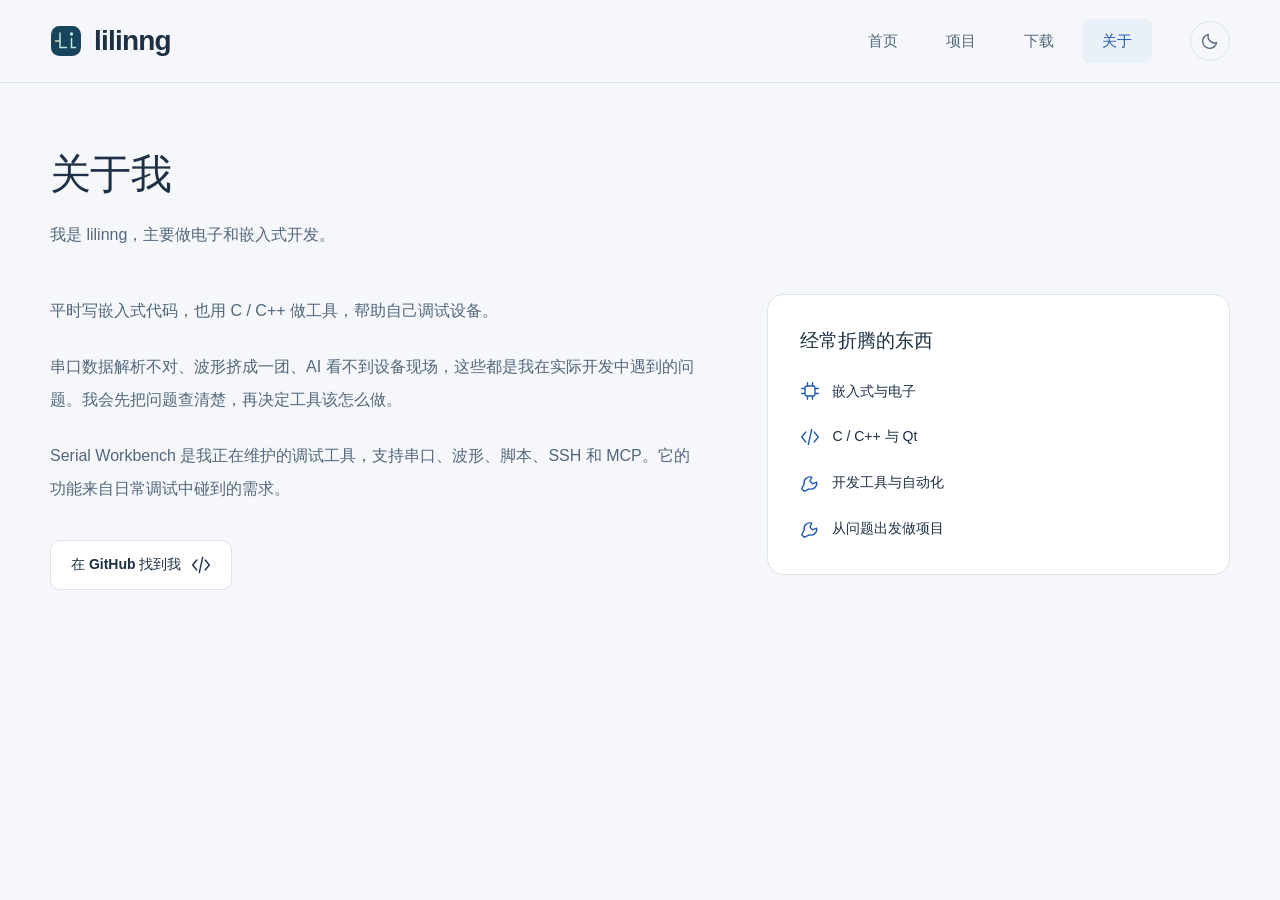
==== deploy/website/site/about/index.html @ 24e5216e "Refresh personal website and add registration footer" ====
<!doctype html>
<html lang="zh-CN" data-base="../">
<head>
  <meta charset="utf-8">
  <meta name="viewport" content="width=device-width, initial-scale=1">
  <meta name="description" content="关于 lilinng，以及正在做的嵌入式、C++ 和工具项目。">
  <meta name="author" content="lilinng">
  <meta name="theme-color" content="#f5f7fa">
  <meta property="og:title" content="关于 · lilinng">
  <meta property="og:description" content="关于 lilinng，以及正在做的嵌入式、C++ 和工具项目。">
  <meta property="og:type" content="website">
  <title>关于 · lilinng</title>

  <link rel="icon" type="image/svg+xml" href="../assets/favicon.svg">
  <link rel="stylesheet" href="../assets/site.css">
  <script defer src="../assets/app.js"></script>
</head>
<body>
  <a href="#main" class="skip-link">跳到正文</a>
  <header class="site-header"><div class="container header-inner">
    <a class="brand" href="../index.html" aria-label="lilinng 首页"><img src="../assets/favicon.svg" width="34" height="34" alt=""><span>lilinng</span></a>
    <nav class="desktop-nav" aria-label="主导航"><a class="nav-link" href="../index.html">首页</a><a class="nav-link" href="../projects/index.html">项目</a><a class="nav-link" href="../downloads/index.html">下载</a><a class="nav-link" href="../about/index.html" aria-current="page">关于</a></nav>
    <div class="header-actions">
      <button class="icon-button" data-theme-toggle aria-label="切换深色主题" title="切换深色主题"><svg class="icon moon" viewBox="0 0 24 24" aria-hidden="true"><path d="M20 14a8 8 0 0 1-10-10 8.5 8.5 0 1 0 10 10Z"/></svg><svg class="icon sun" viewBox="0 0 24 24" aria-hidden="true"><circle cx="12" cy="12" r="4"/><path d="M12 2v2m0 16v2M2 12h2m16 0h2M5 5l1.5 1.5m11 11L19 19M5 19l1.5-1.5m11-11L19 5"/></svg></button>
      <details class="mobile-menu"><summary aria-label="导航菜单"><svg class="icon " viewBox="0 0 24 24" aria-hidden="true"><path d="M4 6h16M4 12h16M4 18h16"/></svg></summary><nav class="mobile-nav" aria-label="手机导航"><a class="nav-link" href="../index.html">首页</a><a class="nav-link" href="../projects/index.html">项目</a><a class="nav-link" href="../downloads/index.html">下载</a><a class="nav-link" href="../about/index.html" aria-current="page">关于</a></nav></details>
    </div>
  </div></header>
  <main id="main"><div class="container"><header class="page-heading"><h1>关于我</h1><p>我是 lilinng，主要做电子和嵌入式开发。</p></header><div class="about-grid"><div class="prose">
  <p>平时写嵌入式代码，也用 C / C++ 做工具，帮助自己调试设备。</p>
  <p>串口数据解析不对、波形挤成一团、AI 看不到设备现场，这些都是我在实际开发中遇到的问题。我会先把问题查清楚，再决定工具该怎么做。</p>
  <p>Serial Workbench 是我正在维护的调试工具，支持串口、波形、脚本、SSH 和 MCP。它的功能来自日常调试中碰到的需求。</p>
  <a class="button button-secondary" href="https://github.com/lilinng-163" target="_blank" rel="noopener noreferrer">在 GitHub 找到我 <svg class="icon " viewBox="0 0 24 24" aria-hidden="true"><path d="m7 6-5 6 5 6m10-12 5 6-5 6M14 3 10 21"/></svg></a></div>
  <aside class="about-note"><h2>经常折腾的东西</h2><div class="topic-lines"><div><svg class="icon " viewBox="0 0 24 24" aria-hidden="true"><rect x="6" y="6" width="12" height="12" rx="2"/><path d="M9 2v4m6-4v4M9 18v4m6-4v4M2 9h4m-4 6h4m12-6h4m-4 6h4"/></svg>嵌入式与电子</div><div><svg class="icon " viewBox="0 0 24 24" aria-hidden="true"><path d="m7 6-5 6 5 6m10-12 5 6-5 6M14 3 10 21"/></svg>C / C++ 与 Qt</div><div><svg class="icon " viewBox="0 0 24 24" aria-hidden="true"><path d="m14 5-2 5 3 3 5-2a7 7 0 0 1-9 8l-6 3-3-3 3-6a7 7 0 0 1 9-8Z"/></svg>开发工具与自动化</div><div><svg class="icon " viewBox="0 0 24 24" aria-hidden="true"><path d="m14 5-2 5 3 3 5-2a7 7 0 0 1-9 8l-6 3-3-3 3-6a7 7 0 0 1 9-8Z"/></svg>从问题出发做项目</div></div></aside></div></div></main>
  <!-- SITE_FOOTER -->
  <div id="toast" role="status" hidden></div>
</body></html>
---- deploy/website/site/assets/site.css ----
/* SPDX-License-Identifier: Apache-2.0 */
:root {
  color-scheme: light;
  --paper: #f5f7fa;
  --surface: #fff;
  --ink: #1d3045;
  --muted: #53677d;
  --line: #dce3ec;
  --wash: #eaf0f7;
  --blue: #245bb4;
  --strong: #19488e;
  --accent: #ad6536;
  --header: #f5f7faf2;
  --diagram: #edf2f9;
  font-family: "Segoe UI", "Microsoft YaHei UI", "PingFang SC", sans-serif;
  font-synthesis: none;
  scroll-behavior: smooth;
}
:root[data-theme="dark"] {
  color-scheme: dark;
  --paper: #172230;
  --surface: #202f40;
  --ink: #edf3fc;
  --muted: #b0c1d4;
  --line: #3b4b60;
  --wash: #293b50;
  --blue: #a4c7ff;
  --strong: #c8ddff;
  --accent: #edb98c;
  --header: #172230f2;
  --diagram: #223347;
}
* { box-sizing: border-box; }
body { margin: 0; background: var(--paper); color: var(--ink); font-size: 15px; line-height: 1.85; min-height: 100vh; display: flex; flex-direction: column; }
main { flex: 1; }
button, input { font: inherit; }
a { color: inherit; text-decoration: none; }
button { cursor: pointer; }
img, svg { max-width: 100%; }
img { height: auto; }
svg.icon { width: 20px; height: 20px; fill: none; stroke: currentColor; stroke-width: 1.65; stroke-linecap: round; stroke-linejoin: round; flex-shrink: 0; }
:focus-visible { outline: 3px solid var(--blue); outline-offset: 5px; }
[hidden] { display: none !important; }
::selection { background: #bfd5f5; color: #173454; }
.skip-link { position: fixed; z-index: 100; top: 12px; left: 16px; padding: 8px 16px; background: var(--surface); transform: translateY(-180%); border-radius: 8px; }
.skip-link:focus { transform: translateY(0); }
.container { width: min(1180px, calc(100% - 96px)); margin-inline: auto; }
.site-header { border-bottom: 1px solid var(--line); background: var(--header); position: sticky; top: 0; z-index: 10; backdrop-filter: blur(16px); }
.header-inner { min-height: 82px; display: flex; align-items: center; gap: 38px; }
.brand { display: inline-flex; align-items: center; gap: 12px; flex-shrink: 0; }
.brand img { width: 32px; height: 32px; }
.brand span { font-family: "Bahnschrift", "Segoe UI", sans-serif; font-size: 28px; font-weight: 650; letter-spacing: -.8px; }
.desktop-nav { display: flex; align-items: center; gap: 8px; margin-left: auto; }
.nav-link { padding: 8px 20px; color: var(--muted); border-radius: 8px; transition: color .16s, background .16s; }
.nav-link:hover { color: var(--ink); background: var(--wash); }
.nav-link[aria-current="page"] { color: var(--blue); background: var(--wash); font-weight: 600; }
.header-actions { display: flex; align-items: center; gap: 12px; }
.icon-button { display: inline-flex; align-items: center; justify-content: center; width: 40px; height: 40px; border: 1px solid var(--line); background: transparent; color: var(--muted); border-radius: 50%; }
.icon-button:hover { color: var(--blue); background: var(--wash); }
.sun { display: none; }
[data-theme="dark"] .moon { display: none; }
[data-theme="dark"] .sun { display: inline; }
.mobile-menu { display: none; }
h1, h2, h3, p { margin-top: 0; }
h1, h2, h3 { line-height: 1.45; }
.hero { display: grid; grid-template-columns: 1.05fr 1fr; gap: 50px; padding: 90px 0 78px; align-items: center; }
.hello { color: var(--blue); font-size: 16px; font-weight: 600; margin-bottom: 20px; }
.hero h1 { font-size: clamp(34px, 3.5vw, 52px); font-weight: 650; line-height: 1.45; letter-spacing: -1.5px; margin-bottom: 24px; }
.hero h1 span { display: block; }
.hero-copy { max-width: 460px; color: var(--muted); font-size: 16px; line-height: 2; margin-bottom: 28px; }
.hero-actions { display: flex; gap: 12px; flex-wrap: wrap; }
.button { display: inline-flex; align-items: center; justify-content: center; gap: 10px; min-height: 48px; padding: 11px 20px; border: 1px solid var(--line); border-radius: 10px; font-weight: 600; font-size: 14px; transition: background .16s, border-color .16s, box-shadow .16s; }
.button-primary, .button-green { color: #fff; background: #245bb4; border-color: #245bb4; }
.button-primary:hover, .button-green:hover { background: #19488e; border-color: #19488e; box-shadow: 0 0 0 4px #245bb420; }
.button-secondary { background: var(--surface); color: var(--ink); }
.button-secondary:hover { background: var(--wash); border-color: var(--blue); }
.hero-tags { display: flex; flex-wrap: wrap; gap: 10px 18px; font-size: 12px; color: var(--muted); margin: 24px 0 0; }
.hero-tags span + span { border-left: 1px solid var(--line); padding-left: 18px; }
.hero-art { min-width: 0; }
.bench { width: 100%; display: block; }
.bench .ghost { fill: var(--diagram); stroke: var(--line); }
.bench .trace { stroke: var(--line); stroke-width: 2; fill: none; }
.bench .signal { stroke: var(--blue); stroke-width: 2.5; fill: none; }
.bench .node { fill: var(--surface); stroke: var(--blue); stroke-width: 2; }
.bench .chip { fill: var(--surface); stroke: var(--line); stroke-width: 2; }
.bench .small-label { fill: var(--muted); font-family: "Cascadia Code", Consolas, monospace; font-size: 12px; }
.bench .chip-subtitle { font-size: 10px; }
.bench .label { fill: var(--ink); font-size: 15px; }
.bench .accent { fill: var(--accent); }
.bench .chip-title { fill: var(--ink); font-family: "Bahnschrift", sans-serif; font-size: 21px; font-weight: 700; }
.section { margin-bottom: 76px; }
.section-head { display: flex; align-items: baseline; justify-content: space-between; gap: 20px; margin-bottom: 26px; }
.section-head h2 { font-size: 25px; font-weight: 650; margin: 0; }
.interests { display: grid; grid-template-columns: repeat(3, 1fr); gap: 44px; padding: 26px 0 6px; border-top: 1px solid var(--line); }
.interest-item > .icon { color: var(--blue); width: 26px; height: 26px; margin-bottom: 14px; }
.interest-item h3 { font-size: 17px; margin-bottom: 10px; }
.interest-item p { color: var(--muted); font-size: 14px; margin-bottom: 0; max-width: 300px; }
.text-link { color: var(--blue); display: inline-flex; align-items: center; gap: 8px; font-size: 14px; }
.text-link:hover, .footer-links a:hover, .registration a:hover { text-decoration: underline; text-underline-offset: 5px; }
.project-feature { display: grid; grid-template-columns: .9fr 1.2fr; align-items: center; border: 1px solid var(--line); border-radius: 18px; background: var(--surface); overflow: hidden; }
.project-feature-text { padding: 36px; }
.project-brand, .download-brand { display: flex; align-items: center; gap: 14px; margin-bottom: 22px; }
.project-icon, .download-brand img { display: block; width: 48px; height: 48px; border-radius: 12px; background: #264339; padding: 7px; flex-shrink: 0; }
.project-brand h2, .download-brand h2 { margin: 0; font-size: clamp(20px, 2vw, 26px); letter-spacing: -.5px; }
.project-version, .version { color: var(--blue); font-size: 12px; font-weight: 600; }
.project-feature p { color: var(--muted); font-size: 14px; max-width: 360px; }
.feature-tags { display: flex; gap: 8px; flex-wrap: wrap; margin: 22px 0 26px; }
.feature-tags span { background: var(--wash); color: var(--muted); border-radius: 6px; font-size: 12px; padding: 3px 9px; }
.project-feature-image { padding: 35px 30px 35px 0; min-width: 0; }
.project-feature-image img { width: 100%; display: block; border: 1px solid var(--line); border-radius: 8px; box-shadow: 0 14px 36px #182a4514; }
.small-note { display: flex; align-items: start; gap: 10px; color: var(--muted); font-size: 13px; margin: 22px 0 0; }
.small-note .icon { margin-top: 3px; width: 18px; }
.site-footer { border-top: 1px solid var(--line); padding: 32px 0 24px; color: var(--muted); font-size: 12px; background: var(--surface); }
.footer-inner { display: flex; justify-content: space-between; align-items: center; gap: 20px; flex-wrap: wrap; }
.footer-links { display: flex; gap: 24px; flex-wrap: wrap; }
.registration { display: flex; justify-content: center; align-items: center; flex-wrap: wrap; gap: 10px 24px; border-top: 1px solid var(--line); padding-top: 20px; margin-top: 24px; min-height: 44px; font-size: 12px; }
.registration a, .registration span { display: inline-flex; gap: 6px; align-items: center; }
.registration .icon { width: 15px; height: 15px; }
.registration img { width: 18px; height: 20px; object-fit: contain; }
.page-heading { padding: 62px 0 36px; }
.page-heading h1 { font-size: clamp(28px, 3.2vw, 42px); font-weight: 650; letter-spacing: -.7px; margin-bottom: 16px; }
.page-heading p { color: var(--muted); font-size: 16px; max-width: 700px; margin: 0; }
.download-panel { background: var(--surface); border: 1px solid var(--line); border-radius: 18px; display: grid; grid-template-columns: 1.15fr .85fr; overflow: hidden; margin-bottom: 24px; }
.download-main, .download-details { padding: 36px; }
.download-main p { color: var(--muted); max-width: 470px; }
.download-meta { display: flex; gap: 10px 18px; flex-wrap: wrap; font-size: 12px; color: var(--muted); margin: 22px 0; }
.download-main .button { width: 100%; min-height: 54px; font-size: 16px; }
.download-alt { display: flex; justify-content: space-between; flex-wrap: wrap; gap: 12px; color: var(--blue); font-size: 12px; margin-top: 16px; }
.download-alt a:hover { text-decoration: underline; }
.download-details { background: var(--wash); }
.download-details h3 { font-size: 17px; margin-bottom: 22px; }
.download-details ul { list-style: none; padding: 0; margin: 0; }
.download-details li { display: flex; gap: 10px; align-items: start; margin-bottom: 14px; font-size: 14px; }
.download-details .icon { color: var(--blue); width: 18px; margin-top: 4px; }
.checksum { border: 1px solid var(--line); border-radius: 12px; padding: 20px 24px; margin-bottom: 32px; background: var(--surface); }
.checksum-heading { display: flex; justify-content: space-between; align-items: center; gap: 16px; font-size: 13px; margin-bottom: 10px; }
.copy-button { display: inline-flex; align-items: center; gap: 6px; border: 0; border-radius: 6px; background: var(--wash); color: var(--blue); padding: 6px 10px; font-size: 12px; flex-shrink: 0; }
.checksum code { display: block; font-family: "Cascadia Code", Consolas, monospace; color: var(--muted); font-size: 13px; overflow-wrap: anywhere; }
.release-notes { margin: 36px 0; padding-bottom: 26px; border-bottom: 1px solid var(--line); }
.release-notes h2 { font-size: 23px; }
.release-notes h3 { font-size: 17px; margin-top: 24px; }
.release-notes p, .release-notes li { font-size: 14px; color: var(--muted); }
.release-notes pre { overflow-x: auto; padding: 16px; background: var(--wash); border-radius: 8px; max-width: 100%; font-size: 13px; }
.download-help { display: grid; grid-template-columns: 1fr 1fr; gap: 32px 56px; padding: 16px 0 20px; }
.download-help h3 { font-size: 17px; margin-bottom: 12px; }
.download-help p { color: var(--muted); font-size: 14px; margin: 0; }
.about-grid { display: grid; grid-template-columns: 1.4fr 1fr; gap: 70px; padding: 8px 0 80px; }
.prose p { color: var(--muted); font-size: 16px; line-height: 2.1; margin-bottom: 22px; }
.prose .button { margin-top: 12px; }
.about-note { background: var(--surface); border: 1px solid var(--line); border-radius: 16px; padding: 32px; align-self: start; }
.about-note h2 { font-size: 19px; margin-bottom: 24px; }
.topic-lines { display: grid; gap: 20px; }
.topic-lines div { display: flex; align-items: center; gap: 12px; font-size: 14px; }
.topic-lines .icon { color: var(--blue); }
.not-found { text-align: center; padding: 80px 0 100px; }
.not-found .number { font-size: 80px; line-height: 1.2; color: var(--blue); font-family: "Bahnschrift", sans-serif; margin-bottom: 18px; }
.not-found h1 { font-size: 28px; }
.not-found p { color: var(--muted); }
#toast { position: fixed; bottom: 28px; left: 50%; transform: translateX(-50%); z-index: 20; background: var(--ink); color: var(--paper); padding: 12px 20px; border-radius: 10px; font-size: 13px; width: max-content; max-width: calc(100% - 32px); }
.clipboard-helper { position: fixed; top: -1000px; }
@media (max-width: 1000px) {
  .container { width: calc(100% - 56px); }
  .hero { gap: 24px; padding: 64px 0; }
  .hero h1 { font-size: 36px; }
  .project-feature-text, .download-main, .download-details { padding: 28px; }
  .project-feature-image { padding: 28px 24px 28px 0; }
  .about-grid { gap: 36px; }
}
@media (max-width: 760px) {
  .container { width: calc(100% - 40px); }
  .header-inner { min-height: 70px; gap: 20px; }
  .desktop-nav { display: none; }
  .header-actions { margin-left: auto; }
  .mobile-menu { display: block; }
  .mobile-menu summary { cursor: pointer; list-style: none; display: flex; align-items: center; justify-content: center; width: 40px; height: 40px; border: 1px solid var(--line); border-radius: 8px; }
  .mobile-menu summary::-webkit-details-marker { display: none; }
  .mobile-nav { position: absolute; top: calc(100% + 8px); right: 20px; width: 180px; padding: 10px; border: 1px solid var(--line); border-radius: 12px; background: var(--surface); box-shadow: 0 10px 28px #172d4820; display: grid; gap: 4px; }
  .hero { grid-template-columns: 1fr; padding: 46px 0; gap: 20px; }
  .hero h1 { font-size: clamp(30px, 6.8vw, 42px); letter-spacing: -1px; }
  .hero-copy { max-width: 540px; }
  .hero-art { width: min(480px, 100%); margin: 0 auto; }
  .hero-actions .button { flex: 1 1 auto; }
  .interests { gap: 22px; }
  .interest-item h3 { font-size: 16px; }
  .section { margin-bottom: 50px; }
  .project-feature, .download-panel { grid-template-columns: 1fr; }
  .project-feature-text { padding: 28px; }
  .project-feature-image { padding: 0 24px 26px; }
  .project-feature p { max-width: 100%; }
  .page-heading { padding: 40px 0 28px; }
  .about-grid { grid-template-columns: 1fr; gap: 32px; padding-bottom: 50px; }
  .footer-inner { justify-content: center; text-align: center; gap: 12px; }
  .footer-links { gap: 20px; }
}
@media (max-width: 480px) {
  .container { width: calc(100% - 36px); }
  .hero { padding-top: 36px; }
  .hero-actions { flex-direction: column; }
  .hero-copy { font-size: 15px; }
  .interests { grid-template-columns: 1fr; gap: 24px; }
  .interest-item { display: grid; grid-template-columns: 32px 1fr; column-gap: 12px; }
  .interest-item > .icon { grid-row: 1 / 3; margin-top: 2px; }
  .interest-item h3 { margin-bottom: 6px; }
  .interest-item p { max-width: 100%; }
  .section-head h2 { font-size: 22px; }
  .section-head { gap: 12px; }
  .text-link { font-size: 13px; }
  .project-feature-text, .download-main, .download-details, .about-note { padding: 24px; }
  .download-help { grid-template-columns: 1fr; gap: 28px; }
  .checksum { padding: 18px; }
  .checksum-heading { gap: 8px; font-size: 12px; }
  .registration { flex-direction: column; gap: 12px; }
}
@media (prefers-reduced-motion: reduce) {
  :root { scroll-behavior: auto; }
  *, *::before, *::after { animation: none !important; transition: none !important; }
}
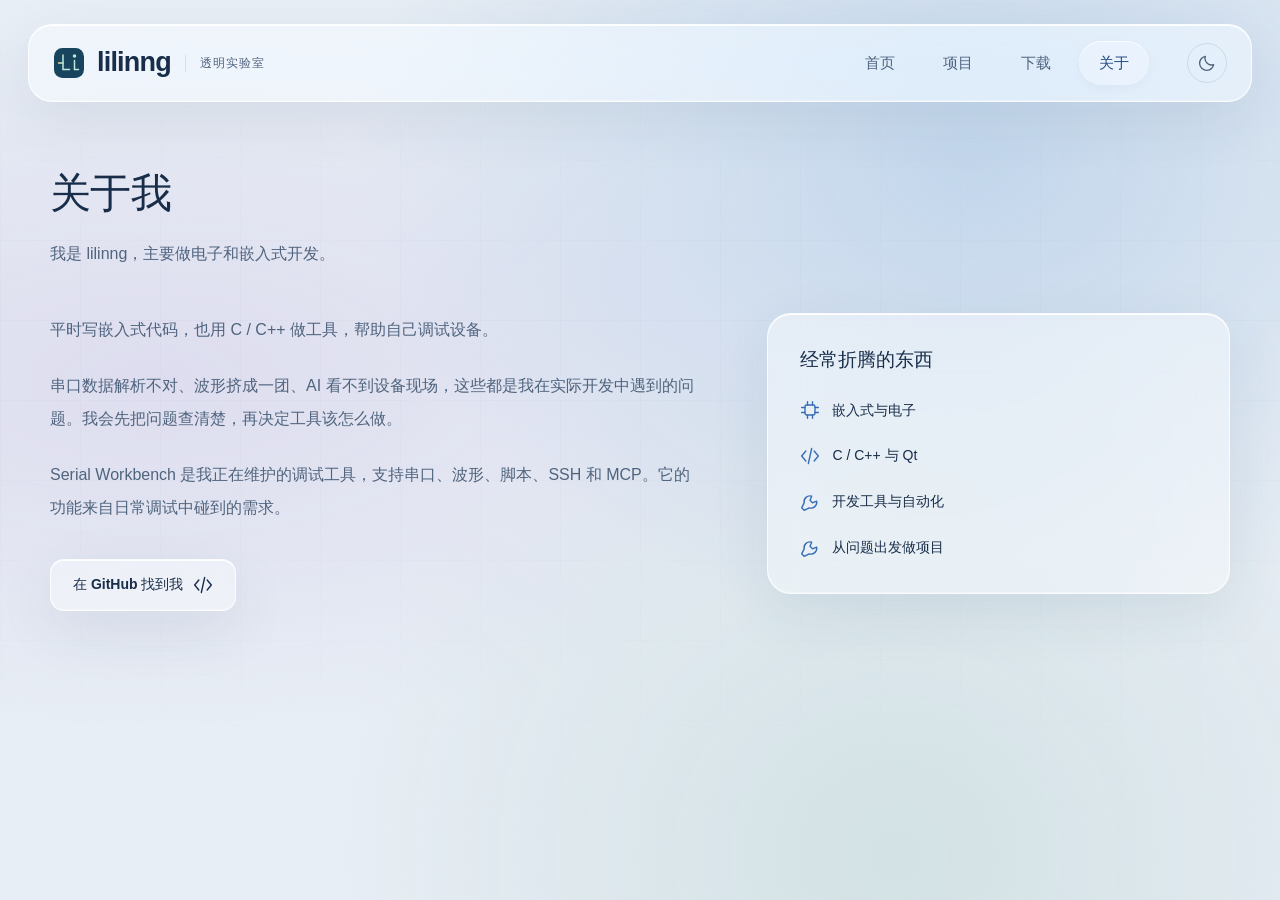
==== commit 1bcc9698: "Restore glass lab design and resume release mirror updates" ====
--- a/deploy/website/site/about/index.html
+++ b/deploy/website/site/about/index.html
@@ -5,7 +5,7 @@
   <meta name="viewport" content="width=device-width, initial-scale=1">
   <meta name="description" content="关于 lilinng，以及正在做的嵌入式、C++ 和工具项目。">
   <meta name="author" content="lilinng">
-  <meta name="theme-color" content="#f5f7fa">
+  <meta name="theme-color" content="#e8eef5">
   <meta property="og:title" content="关于 · lilinng">
   <meta property="og:description" content="关于 lilinng，以及正在做的嵌入式、C++ 和工具项目。">
   <meta property="og:type" content="website">
@@ -18,7 +18,7 @@
 <body>
   <a href="#main" class="skip-link">跳到正文</a>
   <header class="site-header"><div class="container header-inner">
-    <a class="brand" href="../index.html" aria-label="lilinng 首页"><img src="../assets/favicon.svg" width="34" height="34" alt=""><span>lilinng</span></a>
+    <a class="brand" href="../index.html" aria-label="lilinng 首页"><img src="../assets/favicon.svg" width="34" height="34" alt=""><span class="brand-text">lilinng<small>透明实验室</small></span></a>
     <nav class="desktop-nav" aria-label="主导航"><a class="nav-link" href="../index.html">首页</a><a class="nav-link" href="../projects/index.html">项目</a><a class="nav-link" href="../downloads/index.html">下载</a><a class="nav-link" href="../about/index.html" aria-current="page">关于</a></nav>
     <div class="header-actions">
       <button class="icon-button" data-theme-toggle aria-label="切换深色主题" title="切换深色主题"><svg class="icon moon" viewBox="0 0 24 24" aria-hidden="true"><path d="M20 14a8 8 0 0 1-10-10 8.5 8.5 0 1 0 10 10Z"/></svg><svg class="icon sun" viewBox="0 0 24 24" aria-hidden="true"><circle cx="12" cy="12" r="4"/><path d="M12 2v2m0 16v2M2 12h2m16 0h2M5 5l1.5 1.5m11 11L19 19M5 19l1.5-1.5m11-11L19 5"/></svg></button>
--- a/deploy/website/site/assets/site.css
+++ b/deploy/website/site/assets/site.css
@@ -1,37 +1,44 @@
 /* SPDX-License-Identifier: Apache-2.0 */
 :root {
   color-scheme: light;
-  --paper: #f5f7fa;
-  --surface: #fff;
-  --ink: #1d3045;
-  --muted: #53677d;
-  --line: #dce3ec;
-  --wash: #eaf0f7;
-  --blue: #245bb4;
-  --strong: #19488e;
-  --accent: #ad6536;
-  --header: #f5f7faf2;
-  --diagram: #edf2f9;
+  --paper: #e8eef5;
+  --surface: rgb(250 253 255 / .46);
+  --ink: #182d49;
+  --muted: #4f647e;
+  --line: rgb(104 129 160 / .19);
+  --wash: rgb(241 248 255 / .5);
+  --blue: #376bb4;
+  --strong: #234b83;
+  --accent: #b99b7a;
+  --header: rgb(250 253 255 / .5);
+  --glass-edge: rgb(255 255 255 / .78);
+  --glass-shadow: 0 18px 60px rgb(36 66 104 / .09), inset 0 1px 0 rgb(255 255 255 / .95), inset 0 -1px 0 rgb(255 255 255 / .3);
+  --halo: #a8c8e0;
   font-family: "Segoe UI", "Microsoft YaHei UI", "PingFang SC", sans-serif;
   font-synthesis: none;
   scroll-behavior: smooth;
 }
 :root[data-theme="dark"] {
   color-scheme: dark;
-  --paper: #172230;
-  --surface: #202f40;
-  --ink: #edf3fc;
-  --muted: #b0c1d4;
-  --line: #3b4b60;
-  --wash: #293b50;
-  --blue: #a4c7ff;
-  --strong: #c8ddff;
-  --accent: #edb98c;
-  --header: #172230f2;
-  --diagram: #223347;
+  --paper: #101d2c;
+  --surface: rgb(44 67 92 / .42);
+  --ink: #edf4ff;
+  --muted: #b2c5df;
+  --line: rgb(182 210 242 / .18);
+  --wash: rgb(74 108 146 / .25);
+  --blue: #a7caff;
+  --strong: #d0e4ff;
+  --accent: #d4bb97;
+  --header: rgb(27 48 70 / .56);
+  --glass-edge: rgb(207 231 255 / .24);
+  --glass-shadow: 0 22px 64px rgb(0 9 23 / .2), inset 0 1px 0 rgb(226 245 255 / .22), inset 0 -1px 0 rgb(143 185 232 / .06);
+  --halo: #426681;
 }
 * { box-sizing: border-box; }
-body { margin: 0; background: var(--paper); color: var(--ink); font-size: 15px; line-height: 1.85; min-height: 100vh; display: flex; flex-direction: column; }
+body { margin: 0; background: var(--paper); color: var(--ink); font-size: 15px; line-height: 1.85; min-height: 100vh; display: flex; flex-direction: column; position: relative; isolation: isolate; }
+body::before { content: ""; position: fixed; inset: 0; pointer-events: none; z-index: -2; background: radial-gradient(ellipse at 76% 18%, rgb(174 201 230 / .65), transparent 45%), radial-gradient(ellipse at 12% 42%, rgb(211 204 233 / .5), transparent 48%), radial-gradient(ellipse at 70% 95%, rgb(192 215 215 / .55), transparent 45%); }
+body::after { content: ""; position: fixed; inset: 0; pointer-events: none; z-index: -1; background-image: linear-gradient(var(--line) 1px, transparent 1px), linear-gradient(90deg, var(--line) 1px, transparent 1px); background-size: 80px 80px; opacity: .18; mask-image: linear-gradient(transparent, #000 35%, transparent); }
+[data-theme="dark"] body::before { opacity: .2; }
 main { flex: 1; }
 button, input { font: inherit; }
 a { color: inherit; text-decoration: none; }
@@ -45,15 +52,16 @@
 .skip-link { position: fixed; z-index: 100; top: 12px; left: 16px; padding: 8px 16px; background: var(--surface); transform: translateY(-180%); border-radius: 8px; }
 .skip-link:focus { transform: translateY(0); }
 .container { width: min(1180px, calc(100% - 96px)); margin-inline: auto; }
-.site-header { border-bottom: 1px solid var(--line); background: var(--header); position: sticky; top: 0; z-index: 10; backdrop-filter: blur(16px); }
-.header-inner { min-height: 82px; display: flex; align-items: center; gap: 38px; }
+.site-header { width: min(1252px, calc(100% - 56px)); margin: 24px auto 0; border: 1px solid var(--glass-edge); border-radius: 24px; background: var(--header); position: sticky; top: 16px; z-index: 10; backdrop-filter: blur(28px) saturate(150%); -webkit-backdrop-filter: blur(28px) saturate(150%); box-shadow: var(--glass-shadow); }
+.header-inner { width: calc(100% - 48px); min-height: 76px; display: flex; align-items: center; gap: 38px; }
 .brand { display: inline-flex; align-items: center; gap: 12px; flex-shrink: 0; }
 .brand img { width: 32px; height: 32px; }
-.brand span { font-family: "Bahnschrift", "Segoe UI", sans-serif; font-size: 28px; font-weight: 650; letter-spacing: -.8px; }
+.brand-text { display: flex; align-items: center; gap: 14px; font-family: "Bahnschrift", "Segoe UI", sans-serif; font-size: 27px; font-weight: 650; letter-spacing: -.8px; }
+.brand-text small { color: var(--muted); font: 12px "Microsoft YaHei UI", sans-serif; letter-spacing: 1px; border-left: 1px solid var(--line); padding-left: 14px; }
 .desktop-nav { display: flex; align-items: center; gap: 8px; margin-left: auto; }
-.nav-link { padding: 8px 20px; color: var(--muted); border-radius: 8px; transition: color .16s, background .16s; }
+.nav-link { padding: 8px 20px; color: var(--muted); border-radius: 999px; transition: color .16s, background .16s, box-shadow .16s; }
 .nav-link:hover { color: var(--ink); background: var(--wash); }
-.nav-link[aria-current="page"] { color: var(--blue); background: var(--wash); font-weight: 600; }
+.nav-link[aria-current="page"] { color: var(--strong); background: var(--wash); box-shadow: inset 0 1px 0 var(--glass-edge), 0 3px 10px rgb(25 60 100 / .04); font-weight: 600; }
 .header-actions { display: flex; align-items: center; gap: 12px; }
 .icon-button { display: inline-flex; align-items: center; justify-content: center; width: 40px; height: 40px; border: 1px solid var(--line); background: transparent; color: var(--muted); border-radius: 50%; }
 .icon-button:hover { color: var(--blue); background: var(--wash); }
@@ -63,41 +71,74 @@
 .mobile-menu { display: none; }
 h1, h2, h3, p { margin-top: 0; }
 h1, h2, h3 { line-height: 1.45; }
-.hero { display: grid; grid-template-columns: 1.05fr 1fr; gap: 50px; padding: 90px 0 78px; align-items: center; }
-.hello { color: var(--blue); font-size: 16px; font-weight: 600; margin-bottom: 20px; }
-.hero h1 { font-size: clamp(34px, 3.5vw, 52px); font-weight: 650; line-height: 1.45; letter-spacing: -1.5px; margin-bottom: 24px; }
+.hero { display: grid; grid-template-columns: .95fr 1.05fr; gap: 20px; min-height: 660px; padding: 56px 0 66px; align-items: center; }
+.hello { color: var(--muted); font-size: 14px; font-weight: 500; margin-bottom: 26px; letter-spacing: 2px; }
+.hero h1 { font-size: clamp(44px, 5.1vw, 74px); font-weight: 650; line-height: 1.24; letter-spacing: -3px; margin-bottom: 30px; }
 .hero h1 span { display: block; }
-.hero-copy { max-width: 460px; color: var(--muted); font-size: 16px; line-height: 2; margin-bottom: 28px; }
+.hero-copy { max-width: 460px; color: var(--muted); font-size: 16px; line-height: 2; margin-bottom: 32px; }
 .hero-actions { display: flex; gap: 12px; flex-wrap: wrap; }
-.button { display: inline-flex; align-items: center; justify-content: center; gap: 10px; min-height: 48px; padding: 11px 20px; border: 1px solid var(--line); border-radius: 10px; font-weight: 600; font-size: 14px; transition: background .16s, border-color .16s, box-shadow .16s; }
-.button-primary, .button-green { color: #fff; background: #245bb4; border-color: #245bb4; }
-.button-primary:hover, .button-green:hover { background: #19488e; border-color: #19488e; box-shadow: 0 0 0 4px #245bb420; }
+.button { display: inline-flex; align-items: center; justify-content: center; gap: 10px; min-height: 50px; padding: 12px 22px; border: 1px solid var(--glass-edge); border-radius: 14px; font-weight: 600; font-size: 14px; box-shadow: var(--glass-shadow); backdrop-filter: blur(20px); -webkit-backdrop-filter: blur(20px); transition: background .2s, border-color .2s, box-shadow .2s, transform .2s; }
+.button-primary, .button-green { color: #fff; background: linear-gradient(160deg, #547fae, #2b5280); border-color: #8eaac9; box-shadow: inset 0 1px 0 #d6e7ff66, 0 8px 24px #1c48772b; }
+.button-primary:hover, .button-green:hover { background: linear-gradient(160deg, #638bb7, #315f93); box-shadow: inset 0 1px 0 #e4f0ff99, 0 0 0 4px #7fa6d425, 0 12px 28px #1c48772b; transform: translateY(-1px); }
 .button-secondary { background: var(--surface); color: var(--ink); }
-.button-secondary:hover { background: var(--wash); border-color: var(--blue); }
+.button-secondary:hover { background: var(--wash); box-shadow: var(--glass-shadow), 0 0 0 4px #8eafd51c; transform: translateY(-1px); }
 .hero-tags { display: flex; flex-wrap: wrap; gap: 10px 18px; font-size: 12px; color: var(--muted); margin: 24px 0 0; }
 .hero-tags span + span { border-left: 1px solid var(--line); padding-left: 18px; }
-.hero-art { min-width: 0; }
-.bench { width: 100%; display: block; }
-.bench .ghost { fill: var(--diagram); stroke: var(--line); }
-.bench .trace { stroke: var(--line); stroke-width: 2; fill: none; }
-.bench .signal { stroke: var(--blue); stroke-width: 2.5; fill: none; }
-.bench .node { fill: var(--surface); stroke: var(--blue); stroke-width: 2; }
-.bench .chip { fill: var(--surface); stroke: var(--line); stroke-width: 2; }
-.bench .small-label { fill: var(--muted); font-family: "Cascadia Code", Consolas, monospace; font-size: 12px; }
-.bench .chip-subtitle { font-size: 10px; }
-.bench .label { fill: var(--ink); font-size: 15px; }
-.bench .accent { fill: var(--accent); }
-.bench .chip-title { fill: var(--ink); font-family: "Bahnschrift", sans-serif; font-size: 21px; font-weight: 700; }
+.glass { border: 1px solid var(--glass-edge); background: linear-gradient(135deg, rgb(255 255 255 / .5), rgb(255 255 255 / .12)); box-shadow: var(--glass-shadow); backdrop-filter: blur(22px) saturate(135%); -webkit-backdrop-filter: blur(22px) saturate(135%); }
+[data-theme="dark"] .glass { background: linear-gradient(135deg, rgb(114 153 192 / .2), rgb(40 66 95 / .12)); }
+.lab-stage { --tilt-x: 0deg; --tilt-y: 0deg; position: relative; width: 100%; aspect-ratio: 600 / 560; min-width: 0; perspective: 1100px; transform: rotateX(var(--tilt-x)) rotateY(var(--tilt-y)); transition: transform .3s ease-out; }
+.lab-halo { position: absolute; width: 77%; height: 77%; left: 15%; top: 10%; background: radial-gradient(circle at 50% 50%, rgb(255 255 255 / .85), rgb(161 191 215 / .35) 45%, transparent 70%); border-radius: 50%; filter: blur(15px); }
+[data-theme="dark"] .lab-halo { opacity: .22; }
+.lab-ring { position: absolute; width: 74%; aspect-ratio: 1; left: 18%; top: 11%; border-radius: 50%; border: 1px solid var(--glass-edge); box-shadow: 0 0 0 18px rgb(255 255 255 / .04), 0 0 0 19px var(--line); transform: rotateX(28deg) rotateY(-17deg); }
+.lab-circuit { position: absolute; width: 100%; height: 100%; inset: 0; overflow: visible; }
+.lab-circuit circle { stroke: var(--blue); fill: var(--paper); opacity: .55; }
+.circuit-muted { stroke: var(--line); stroke-width: 1; }
+.circuit-signal { stroke: var(--blue); opacity: .35; stroke-width: 2; }
+.lab-slab { position: absolute; left: 12%; top: 17%; width: 59%; height: 63%; border-radius: 34px; transform: rotate(-12deg) skewY(3deg); background: linear-gradient(125deg, rgb(255 255 255 / .58), rgb(190 208 229 / .12)); }
+.lab-slab::before { content: ""; position: absolute; inset: 0; border-radius: inherit; background: radial-gradient(ellipse at var(--light-x, 25%) var(--light-y, 10%), rgb(255 255 255 / .5), transparent 65%); opacity: .6; pointer-events: none; }
+.lab-slab::after { content: ""; position: absolute; inset: 10px; border: 1px solid var(--glass-edge); opacity: .5; border-radius: 26px; }
+.slab-caption { position: absolute; top: 25px; left: 26px; font-size: 11px; color: var(--muted); letter-spacing: 2px; }
+.slab-mark { position: absolute; bottom: 22px; right: 26px; font: 12px "Bahnschrift", sans-serif; color: var(--muted); }
+.slab-contact { position: absolute; width: 8px; height: 8px; border-radius: 50%; border: 1px solid var(--accent); box-shadow: inset 0 1px 2px #fff6; }
+.contact-one { bottom: 26px; left: 24px; }
+.contact-two { top: 26px; right: 24px; }
+.lab-chip { position: absolute; left: 9%; top: 39%; width: 27%; aspect-ratio: 1; transform: rotate(-7deg); filter: drop-shadow(0 24px 20px #24476f28); }
+.chip-core { position: absolute; inset: 10px; border-radius: 18px; border: 1px solid #66819b; background: linear-gradient(140deg, #40576a, #1c3147 80%); box-shadow: inset 1px 1px 1px #b2c5d688, inset -2px -2px 2px #0e203f99; color: #f3f7fc; display: flex; flex-direction: column; align-items: center; justify-content: center; }
+.chip-core svg { width: 29px; height: 29px; margin-bottom: 6px; color: #bed4df; }
+.chip-core strong { font: 600 clamp(17px, 2vw, 28px) "Bahnschrift", sans-serif; letter-spacing: -.5px; }
+.chip-core small { font-size: 9px; color: #bfd1df; margin-top: 8px; letter-spacing: 1px; }
+.chip-pins { position: absolute; display: block; background: repeating-linear-gradient(90deg, #859bad 0 4px, transparent 4px 14px); }
+.pins-top, .pins-bottom { left: 24px; right: 24px; height: 12px; }
+.pins-top { top: 0; }.pins-bottom { bottom: 0; }
+.pins-left, .pins-right { top: 24px; bottom: 24px; width: 12px; background: repeating-linear-gradient(0deg, #859bad 0 4px, transparent 4px 14px); }
+.pins-left { left: 0; }.pins-right { right: 0; }
+.lab-wave { position: absolute; left: 35%; top: 23%; width: 63%; border-radius: 24px; padding: 18px 20px 14px; transform: rotate(4deg); background: linear-gradient(140deg, rgb(255 255 255 / .76), rgb(255 255 255 / .27)); }
+.wave-heading { display: flex; justify-content: space-between; align-items: center; gap: 8px; margin-bottom: 18px; font-size: 12px; }
+.wave-heading > span { display: flex; align-items: center; gap: 7px; }
+.wave-heading i { width: 5px; height: 5px; background: var(--blue); border-radius: 50%; }
+.wave-heading small { color: var(--muted); font-size: 10px; }
+.lab-wave > svg { display: block; width: 100%; }
+.wave-grid { stroke: var(--line); stroke-width: .8; }
+.wave-line { stroke: var(--blue); stroke-width: 2.4; stroke-linecap: round; }
+.wave-caption { margin-top: 12px; display: flex; justify-content: space-between; gap: 8px; color: var(--muted); font-size: 9px; }
+.lab-packet { position: absolute; width: 48%; left: 41%; top: 70%; padding: 17px 22px; border-radius: 19px; transform: rotate(-4deg); background: linear-gradient(130deg, rgb(255 255 255 / .74), rgb(255 255 255 / .22)); }
+.lab-packet > div { display: flex; justify-content: space-between; align-items: center; }
+.packet-label { font-size: 11px; }
+.lab-packet small { font-size: 9px; color: var(--muted); }
+.lab-packet code { display: block; white-space: nowrap; margin-top: 9px; font: 12px "Cascadia Code", Consolas, monospace; color: var(--muted); }
+.lab-packet em { font-style: normal; color: var(--blue); }
+.packet-caption { font-size: 9px; color: var(--muted); }
+.lab-caption { position: absolute; top: 100%; margin: 28px 0 0; width: 100%; text-align: center; font-size: 11px; letter-spacing: 1px; color: var(--muted); }
 .section { margin-bottom: 76px; }
 .section-head { display: flex; align-items: baseline; justify-content: space-between; gap: 20px; margin-bottom: 26px; }
 .section-head h2 { font-size: 25px; font-weight: 650; margin: 0; }
-.interests { display: grid; grid-template-columns: repeat(3, 1fr); gap: 44px; padding: 26px 0 6px; border-top: 1px solid var(--line); }
+.interests { display: grid; grid-template-columns: repeat(3, 1fr); gap: 44px; padding: 30px 0 6px; border-top: 1px solid var(--line); }
 .interest-item > .icon { color: var(--blue); width: 26px; height: 26px; margin-bottom: 14px; }
 .interest-item h3 { font-size: 17px; margin-bottom: 10px; }
 .interest-item p { color: var(--muted); font-size: 14px; margin-bottom: 0; max-width: 300px; }
 .text-link { color: var(--blue); display: inline-flex; align-items: center; gap: 8px; font-size: 14px; }
 .text-link:hover, .footer-links a:hover, .registration a:hover { text-decoration: underline; text-underline-offset: 5px; }
-.project-feature { display: grid; grid-template-columns: .9fr 1.2fr; align-items: center; border: 1px solid var(--line); border-radius: 18px; background: var(--surface); overflow: hidden; }
+.project-feature { display: grid; grid-template-columns: .85fr 1.2fr; align-items: center; border: 1px solid var(--glass-edge); border-radius: 30px; background: var(--surface); overflow: hidden; box-shadow: var(--glass-shadow); backdrop-filter: blur(28px) saturate(130%); -webkit-backdrop-filter: blur(28px) saturate(130%); }
 .project-feature-text { padding: 36px; }
 .project-brand, .download-brand { display: flex; align-items: center; gap: 14px; margin-bottom: 22px; }
 .project-icon, .download-brand img { display: block; width: 48px; height: 48px; border-radius: 12px; background: #264339; padding: 7px; flex-shrink: 0; }
@@ -106,11 +147,11 @@
 .project-feature p { color: var(--muted); font-size: 14px; max-width: 360px; }
 .feature-tags { display: flex; gap: 8px; flex-wrap: wrap; margin: 22px 0 26px; }
 .feature-tags span { background: var(--wash); color: var(--muted); border-radius: 6px; font-size: 12px; padding: 3px 9px; }
-.project-feature-image { padding: 35px 30px 35px 0; min-width: 0; }
-.project-feature-image img { width: 100%; display: block; border: 1px solid var(--line); border-radius: 8px; box-shadow: 0 14px 36px #182a4514; }
+.project-feature-image { padding: 44px 30px 44px 0; min-width: 0; }
+.project-feature-image img { width: 100%; display: block; border: 1px solid var(--glass-edge); border-radius: 12px; box-shadow: 0 20px 45px #182a451c; }
 .small-note { display: flex; align-items: start; gap: 10px; color: var(--muted); font-size: 13px; margin: 22px 0 0; }
 .small-note .icon { margin-top: 3px; width: 18px; }
-.site-footer { border-top: 1px solid var(--line); padding: 32px 0 24px; color: var(--muted); font-size: 12px; background: var(--surface); }
+.site-footer { border-top: 1px solid var(--glass-edge); padding: 32px 0 24px; color: var(--muted); font-size: 12px; background: var(--surface); backdrop-filter: blur(24px); -webkit-backdrop-filter: blur(24px); }
 .footer-inner { display: flex; justify-content: space-between; align-items: center; gap: 20px; flex-wrap: wrap; }
 .footer-links { display: flex; gap: 24px; flex-wrap: wrap; }
 .registration { display: flex; justify-content: center; align-items: center; flex-wrap: wrap; gap: 10px 24px; border-top: 1px solid var(--line); padding-top: 20px; margin-top: 24px; min-height: 44px; font-size: 12px; }
@@ -120,7 +161,7 @@
 .page-heading { padding: 62px 0 36px; }
 .page-heading h1 { font-size: clamp(28px, 3.2vw, 42px); font-weight: 650; letter-spacing: -.7px; margin-bottom: 16px; }
 .page-heading p { color: var(--muted); font-size: 16px; max-width: 700px; margin: 0; }
-.download-panel { background: var(--surface); border: 1px solid var(--line); border-radius: 18px; display: grid; grid-template-columns: 1.15fr .85fr; overflow: hidden; margin-bottom: 24px; }
+.download-panel { background: var(--surface); border: 1px solid var(--glass-edge); border-radius: 28px; display: grid; grid-template-columns: 1.15fr .85fr; overflow: hidden; margin-bottom: 24px; box-shadow: var(--glass-shadow); backdrop-filter: blur(28px) saturate(130%); -webkit-backdrop-filter: blur(28px) saturate(130%); }
 .download-main, .download-details { padding: 36px; }
 .download-main p { color: var(--muted); max-width: 470px; }
 .download-meta { display: flex; gap: 10px 18px; flex-wrap: wrap; font-size: 12px; color: var(--muted); margin: 22px 0; }
@@ -132,7 +173,7 @@
 .download-details ul { list-style: none; padding: 0; margin: 0; }
 .download-details li { display: flex; gap: 10px; align-items: start; margin-bottom: 14px; font-size: 14px; }
 .download-details .icon { color: var(--blue); width: 18px; margin-top: 4px; }
-.checksum { border: 1px solid var(--line); border-radius: 12px; padding: 20px 24px; margin-bottom: 32px; background: var(--surface); }
+.checksum { border: 1px solid var(--glass-edge); border-radius: 18px; padding: 20px 24px; margin-bottom: 32px; background: var(--surface); box-shadow: var(--glass-shadow); backdrop-filter: blur(24px); -webkit-backdrop-filter: blur(24px); }
 .checksum-heading { display: flex; justify-content: space-between; align-items: center; gap: 16px; font-size: 13px; margin-bottom: 10px; }
 .copy-button { display: inline-flex; align-items: center; gap: 6px; border: 0; border-radius: 6px; background: var(--wash); color: var(--blue); padding: 6px 10px; font-size: 12px; flex-shrink: 0; }
 .checksum code { display: block; font-family: "Cascadia Code", Consolas, monospace; color: var(--muted); font-size: 13px; overflow-wrap: anywhere; }
@@ -147,7 +188,7 @@
 .about-grid { display: grid; grid-template-columns: 1.4fr 1fr; gap: 70px; padding: 8px 0 80px; }
 .prose p { color: var(--muted); font-size: 16px; line-height: 2.1; margin-bottom: 22px; }
 .prose .button { margin-top: 12px; }
-.about-note { background: var(--surface); border: 1px solid var(--line); border-radius: 16px; padding: 32px; align-self: start; }
+.about-note { background: var(--surface); border: 1px solid var(--glass-edge); border-radius: 24px; padding: 32px; align-self: start; box-shadow: var(--glass-shadow); backdrop-filter: blur(24px); -webkit-backdrop-filter: blur(24px); }
 .about-note h2 { font-size: 19px; margin-bottom: 24px; }
 .topic-lines { display: grid; gap: 20px; }
 .topic-lines div { display: flex; align-items: center; gap: 12px; font-size: 14px; }
@@ -160,25 +201,28 @@
 .clipboard-helper { position: fixed; top: -1000px; }
 @media (max-width: 1000px) {
   .container { width: calc(100% - 56px); }
-  .hero { gap: 24px; padding: 64px 0; }
-  .hero h1 { font-size: 36px; }
+  .hero { gap: 12px; padding: 48px 0 64px; min-height: 580px; }
+  .hero h1 { font-size: 54px; }
+  .brand-text small { display: none; }
   .project-feature-text, .download-main, .download-details { padding: 28px; }
   .project-feature-image { padding: 28px 24px 28px 0; }
   .about-grid { gap: 36px; }
 }
 @media (max-width: 760px) {
   .container { width: calc(100% - 40px); }
-  .header-inner { min-height: 70px; gap: 20px; }
+  .site-header { width: calc(100% - 28px); margin-top: 14px; border-radius: 20px; top: 10px; }
+  .header-inner { width: calc(100% - 32px); min-height: 64px; gap: 20px; }
   .desktop-nav { display: none; }
   .header-actions { margin-left: auto; }
   .mobile-menu { display: block; }
   .mobile-menu summary { cursor: pointer; list-style: none; display: flex; align-items: center; justify-content: center; width: 40px; height: 40px; border: 1px solid var(--line); border-radius: 8px; }
   .mobile-menu summary::-webkit-details-marker { display: none; }
-  .mobile-nav { position: absolute; top: calc(100% + 8px); right: 20px; width: 180px; padding: 10px; border: 1px solid var(--line); border-radius: 12px; background: var(--surface); box-shadow: 0 10px 28px #172d4820; display: grid; gap: 4px; }
-  .hero { grid-template-columns: 1fr; padding: 46px 0; gap: 20px; }
-  .hero h1 { font-size: clamp(30px, 6.8vw, 42px); letter-spacing: -1px; }
+  .mobile-nav { position: absolute; top: calc(100% + 10px); right: 0; width: 180px; padding: 10px; border: 1px solid var(--glass-edge); border-radius: 18px; background: var(--paper); box-shadow: var(--glass-shadow); display: grid; gap: 4px; }
+  .hero { grid-template-columns: 1fr; padding: 52px 0 44px; gap: 8px; }
+  .hero h1 { font-size: clamp(48px, 9vw, 64px); letter-spacing: -2px; }
+  .hello { margin-bottom: 20px; font-size: 12px; }
+  .lab-stage { width: min(520px, 100%); margin: 0 auto 20px; }
   .hero-copy { max-width: 540px; }
-  .hero-art { width: min(480px, 100%); margin: 0 auto; }
   .hero-actions .button { flex: 1 1 auto; }
   .interests { gap: 22px; }
   .interest-item h3 { font-size: 16px; }
@@ -194,8 +238,35 @@
 }
 @media (max-width: 480px) {
   .container { width: calc(100% - 36px); }
-  .hero { padding-top: 36px; }
-  .hero-actions { flex-direction: column; }
+  .hero { padding-top: 42px; }
+  .hero-actions { flex-direction: row; gap: 10px; }
+  .hero-actions .button { padding: 11px 14px; font-size: 12px; }
+  .hero-actions .button-primary { flex: 1 1 auto; }
+  .hero-actions .button-secondary { flex: 0 0 auto; }
+  .hero h1 { font-size: 52px; }
+  .hero-copy { margin-bottom: 26px; }
+  .hero-tags { font-size: 11px; gap: 10px 12px; }
+  .hero-tags span + span { padding-left: 12px; }
+  .lab-stage { margin-top: 8px; }
+  .lab-wave { border-radius: 16px; padding: 12px; }
+  .wave-heading { font-size: 9px; margin-bottom: 8px; }
+  .wave-heading small { font-size: 8px; }
+  .wave-caption { font-size: 7px; margin-top: 6px; }
+  .lab-packet { padding: 10px 13px; border-radius: 13px; top: 72%; }
+  .lab-packet code { font-size: 9px; margin-top: 4px; }
+  .lab-packet small, .packet-caption { font-size: 7px; }
+  .packet-label { font-size: 9px; }
+  .lab-slab { border-radius: 24px; }
+  .lab-slab::after { border-radius: 17px; inset: 7px; }
+  .slab-caption { font-size: 8px; top: 16px; left: 16px; letter-spacing: 1px; }
+  .slab-mark { font-size: 9px; right: 15px; bottom: 16px; }
+  .chip-core { inset: 7px; border-radius: 11px; }
+  .chip-core svg { width: 20px; height: 20px; margin-bottom: 2px; }
+  .chip-core strong { font-size: 17px; }
+  .chip-core small { font-size: 6px; margin-top: 3px; letter-spacing: 0; }
+  .pins-top, .pins-bottom { left: 14px; right: 14px; height: 8px; }
+  .pins-left, .pins-right { top: 14px; bottom: 14px; width: 8px; }
+  .lab-caption { font-size: 9px; }
   .hero-copy { font-size: 15px; }
   .interests { grid-template-columns: 1fr; gap: 24px; }
   .interest-item { display: grid; grid-template-columns: 32px 1fr; column-gap: 12px; }
@@ -211,6 +282,14 @@
   .checksum-heading { gap: 8px; font-size: 12px; }
   .registration { flex-direction: column; gap: 12px; }
 }
+@media (prefers-reduced-motion: no-preference) {
+  .hero-intro { animation: lab-intro .7s ease-out both; }
+  .lab-stage { animation: lab-intro .9s .08s ease-out both; }
+  @keyframes lab-intro { from { opacity: 0; translate: 0 12px; } to { opacity: 1; translate: 0 0; } }
+}
+@supports not (backdrop-filter: blur(1px)) {
+  .glass, .site-header, .project-feature, .download-panel, .checksum, .about-note { background-color: var(--paper); }
+}
 @media (prefers-reduced-motion: reduce) {
   :root { scroll-behavior: auto; }
   *, *::before, *::after { animation: none !important; transition: none !important; }
